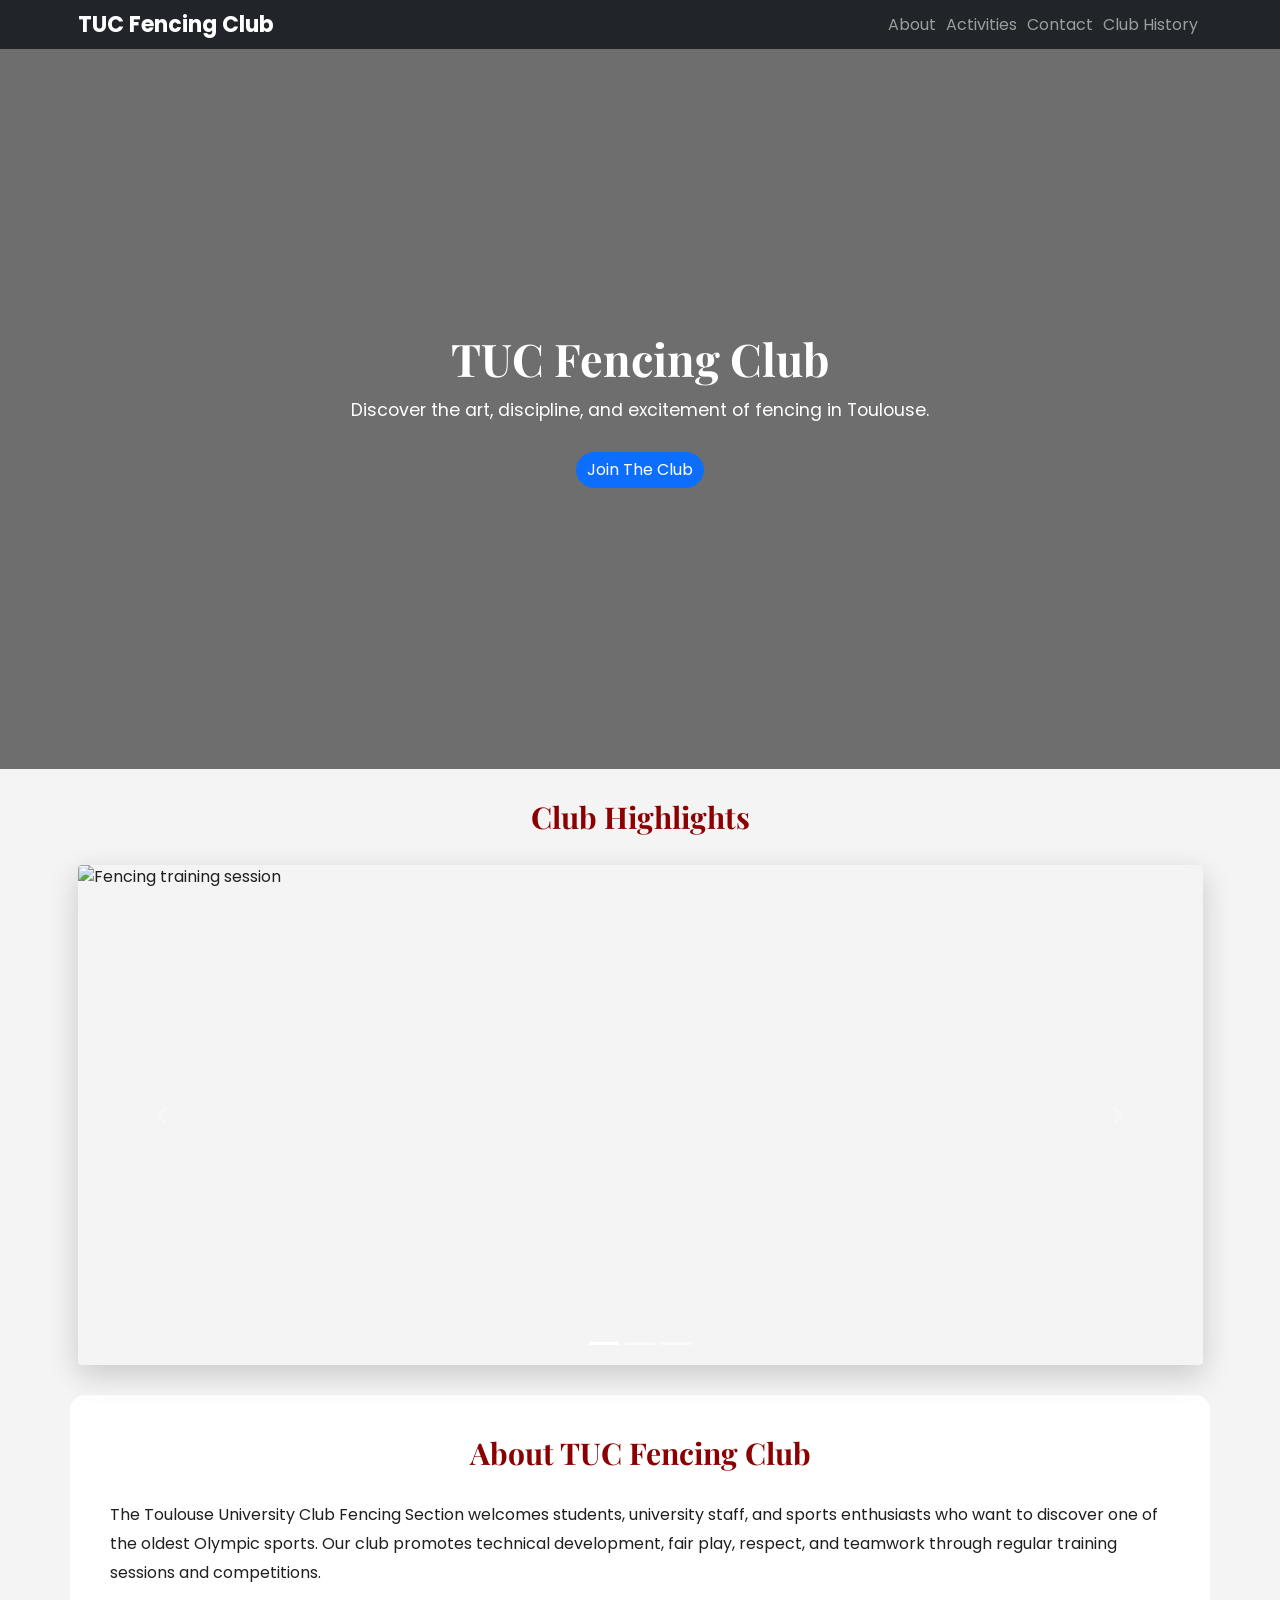
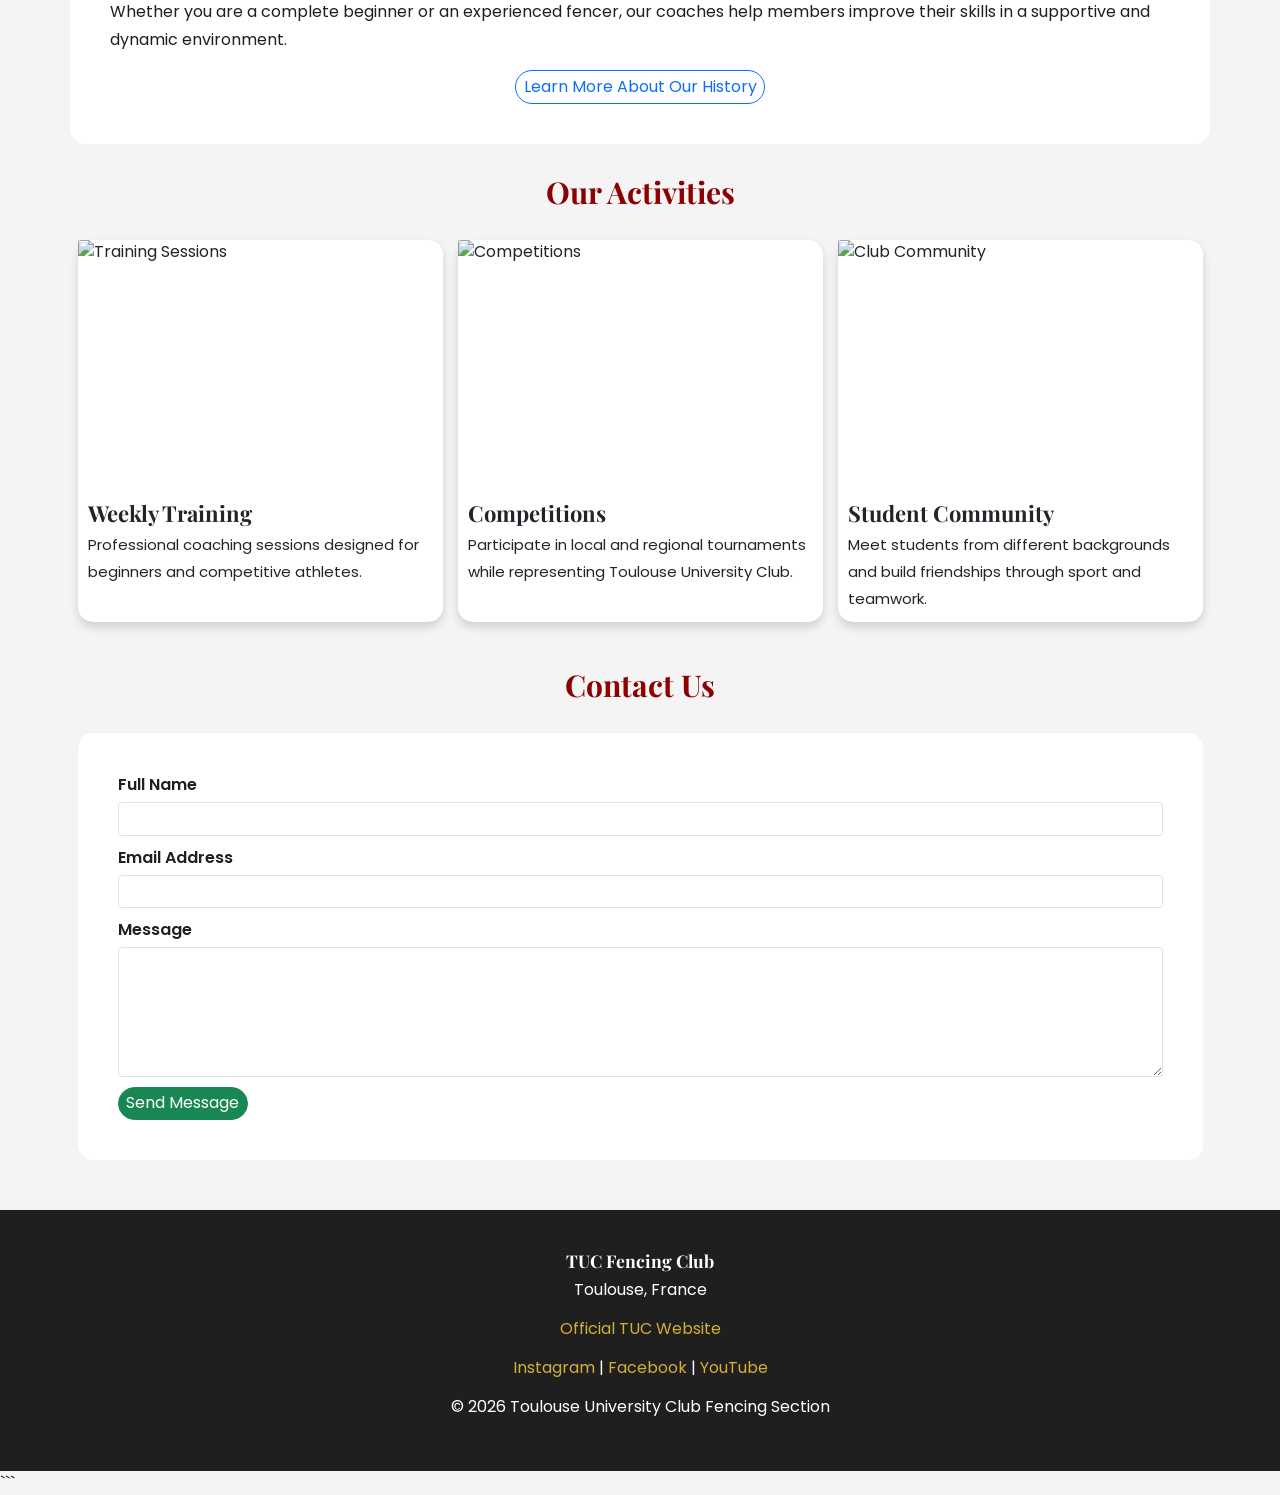
==== index.html @ dbe6088d "Add files via upload" ====
<!DOCTYPE html>
<html lang="en">

<head>
    <meta charset="UTF-8">
    <meta name="viewport" content="width=device-width, initial-scale=1.0">

    <title>TUC Fencing Club | Toulouse University Club</title>

    <!-- Bootstrap CSS -->
    <link href="https://cdn.jsdelivr.net/npm/bootstrap@5.3.3/dist/css/bootstrap.min.css" rel="stylesheet">

    <!-- Google Fonts -->
    <link href="https://fonts.googleapis.com/css2?family=Poppins:wght@300;400;600&family=Playfair+Display:wght@400;700&display=swap" rel="stylesheet">

    <!-- External CSS -->
    <link rel="stylesheet" href="style.css">
</head>

<body>

    <!-- Navbar -->
    <nav class="navbar navbar-expand-lg navbar-dark bg-dark sticky-top">

        <div class="container">

            <a class="navbar-brand fw-bold" href="#">
                TUC Fencing Club
            </a>

            <button class="navbar-toggler"
                    type="button"
                    data-bs-toggle="collapse"
                    data-bs-target="#navbarNav">

                <span class="navbar-toggler-icon"></span>

            </button>

            <div class="collapse navbar-collapse" id="navbarNav">

                <ul class="navbar-nav ms-auto">

                    <li class="nav-item">
                        <a class="nav-link" href="#about">
                            About
                        </a>
                    </li>

                    <li class="nav-item">
                        <a class="nav-link" href="#activities">
                            Activities
                        </a>
                    </li>

                    <li class="nav-item">
                        <a class="nav-link" href="#contact">
                            Contact
                        </a>
                    </li>

                    <li class="nav-item">
                        <a class="nav-link" href="about.html">
                            Club History
                        </a>
                    </li>

                </ul>

            </div>

        </div>

    </nav>

    <!-- Hero Section -->
    <header class="hero-section">

        <div class="container text-center hero-content">

            <h1 class="display-2 fw-bold">
                TUC Fencing Club
            </h1>

            <p class="fs-3 mt-3">
                Discover the art, discipline, and excitement of fencing in Toulouse.
            </p>

            <a href="#contact" class="btn btn-primary btn-lg mt-4">
                Join The Club
            </a>

        </div>

    </header>

    <!-- Carousel -->
    <section class="container my-5">

        <h2 class="section-title">
            Club Highlights
        </h2>

        <div id="tucCarousel"
             class="carousel slide shadow-lg rounded"
             data-bs-ride="carousel">

            <div class="carousel-indicators">

                <button type="button"
                        data-bs-target="#tucCarousel"
                        data-bs-slide-to="0"
                        class="active">
                </button>

                <button type="button"
                        data-bs-target="#tucCarousel"
                        data-bs-slide-to="1">
                </button>

                <button type="button"
                        data-bs-target="#tucCarousel"
                        data-bs-slide-to="2">
                </button>

            </div>

            <div class="carousel-inner">

                <div class="carousel-item active">

                    <img src="images/hero.jpg"
                         class="d-block w-100 carousel-image"
                         alt="Fencing training session">

                </div>

                <div class="carousel-item">

                    <img src="images/training.jpeg"
                         class="d-block w-100 carousel-image"
                         alt="Students practicing fencing">

                </div>

                <div class="carousel-item">

                    <img src="images/competition.jpeg"
                         class="d-block w-100 carousel-image"
                         alt="Fencing competition">

                </div>

            </div>

            <button class="carousel-control-prev"
                    type="button"
                    data-bs-target="#tucCarousel"
                    data-bs-slide="prev">

                <span class="carousel-control-prev-icon"></span>

            </button>

            <button class="carousel-control-next"
                    type="button"
                    data-bs-target="#tucCarousel"
                    data-bs-slide="next">

                <span class="carousel-control-next-icon"></span>

            </button>

        </div>

    </section>

    <!-- About Section -->
    <section id="about" class="container my-5">

        <h2 class="section-title">
            About TUC Fencing Club
        </h2>

        <p>
            The Toulouse University Club Fencing Section welcomes students,
            university staff, and sports enthusiasts who want to discover
            one of the oldest Olympic sports. Our club promotes technical
            development, fair play, respect, and teamwork through regular
            training sessions and competitions.
        </p>

        <p>
            Whether you are a complete beginner or an experienced fencer,
            our coaches help members improve their skills in a supportive
            and dynamic environment.
        </p>

        <div class="text-center mt-4">

            <button class="btn btn-outline-primary"
                    data-bs-toggle="modal"
                    data-bs-target="#historyModal">

                Learn More About Our History

            </button>

        </div>

    </section>

    <!-- Grid Section -->
    <section id="activities" class="container my-5">

        <h2 class="section-title">
            Our Activities
        </h2>

        <div class="row">

            <div class="col-12 col-md-6 col-lg-4 mb-4">

                <div class="card h-100 shadow">

                    <img src="images/team.jpg"
                         class="card-img-top"
                         alt="Training Sessions">

                    <div class="card-body">

                        <h3 class="card-title">
                            Weekly Training
                        </h3>

                        <p class="card-text">
                            Professional coaching sessions designed for
                            beginners and competitive athletes.
                        </p>

                    </div>

                </div>

            </div>

            <div class="col-12 col-md-6 col-lg-4 mb-4">

                <div class="card h-100 shadow">

                    <img src="images/coach.jpeg"
                         class="card-img-top"
                         alt="Competitions">

                    <div class="card-body">

                        <h3 class="card-title">
                            Competitions
                        </h3>

                        <p class="card-text">
                            Participate in local and regional tournaments
                            while representing Toulouse University Club.
                        </p>

                    </div>

                </div>

            </div>

            <div class="col-12 col-md-6 col-lg-4 mb-4">

                <div class="card h-100 shadow">

                    <img src="images/club.jpeg"
                         class="card-img-top"
                         alt="Club Community">

                    <div class="card-body">

                        <h3 class="card-title">
                            Student Community
                        </h3>

                        <p class="card-text">
                            Meet students from different backgrounds and
                            build friendships through sport and teamwork.
                        </p>

                    </div>

                </div>

            </div>

        </div>

    </section>

    <!-- Modal -->
    <div class="modal fade"
         id="historyModal"
         tabindex="-1">

        <div class="modal-dialog">

            <div class="modal-content">

                <div class="modal-header">

                    <h5 class="modal-title">
                        History of TUC Fencing Club
                    </h5>

                    <button type="button"
                            class="btn-close"
                            data-bs-dismiss="modal">
                    </button>

                </div>

                <div class="modal-body">

                    <p>
                        The fencing section of Toulouse University Club
                        has introduced generations of students to the
                        values of discipline, strategy, and sportsmanship.
                        Through training, competition, and community events,
                        the club continues to promote fencing within the
                        university environment.
                    </p>

                </div>

                <div class="modal-footer">

                    <button type="button"
                            class="btn btn-secondary"
                            data-bs-dismiss="modal">

                        Close

                    </button>

                </div>

            </div>

        </div>

    </div>

    <!-- Contact Form -->
    <section id="contact" class="container my-5">

        <h2 class="section-title">
            Contact Us
        </h2>

        <form class="needs-validation" novalidate>

            <div class="mb-3">

                <label for="name" class="form-label">
                    Full Name
                </label>

                <input type="text"
                       class="form-control"
                       id="name"
                       required>

                <div class="invalid-feedback">
                    Please enter your name.
                </div>

            </div>

            <div class="mb-3">

                <label for="email" class="form-label">
                    Email Address
                </label>

                <input type="email"
                       class="form-control"
                       id="email"
                       required>

                <div class="invalid-feedback">
                    Please enter a valid email.
                </div>

            </div>

            <div class="mb-3">

                <label for="message" class="form-label">
                    Message
                </label>

                <textarea class="form-control"
                          id="message"
                          rows="5"
                          required></textarea>

                <div class="invalid-feedback">
                    Please enter a message.
                </div>

            </div>

            <button type="submit"
                    class="btn btn-success">

                Send Message

            </button>

        </form>

    </section>

    <!-- Footer -->
    <footer class="footer-section">

        <div class="container text-center">

            <h3>
                TUC Fencing Club
            </h3>

            <p>
                Toulouse, France
            </p>

            <p>
                <a href="https://www.tuc-escrime.com" target="_blank">
                    Official TUC Website
                </a>
            </p>
            <p>
    <a href="https://www.instagram.com/" target="_blank">Instagram</a> |
    <a href="https://www.facebook.com/" target="_blank">Facebook</a> |
    <a href="https://www.youtube.com/" target="_blank">YouTube</a>
</p>

            <p>
                © 2026 Toulouse University Club Fencing Section
            </p>

        </div>

    </footer>

    <!-- Bootstrap Validation -->
    <script>
        (() => {
            'use strict'

            const forms = document.querySelectorAll('.needs-validation')

            Array.from(forms).forEach(form => {

                form.addEventListener('submit', event => {

                    if (!form.checkValidity()) {

                        event.preventDefault()
                        event.stopPropagation()

                    }

                    form.classList.add('was-validated')

                }, false)

            })

        })()
    </script>

    <!-- Bootstrap JS -->
    <script src="https://cdn.jsdelivr.net/npm/bootstrap@5.3.3/dist/js/bootstrap.bundle.min.js"></script>

</body>

</html>
```
---- style.css ----
/* =========================
   CSS VARIABLES
========================= */

:root{
    --primary-color:#8b0000;
    --secondary-color:#f4f4f4;
    --dark-color:#1f1f1f;
    --light-color:#ffffff;
    --accent-color:#d4af37;
}

/* =========================
   GENERAL STYLES
========================= */

html{
    font-size:62.5%;
    scroll-behavior:smooth;
}

body{
    font-family:'Poppins', sans-serif;
    font-size:1.6rem;
    color:var(--dark-color);
    background-color:var(--secondary-color);
    margin:0;
    padding:0;
}

/* =========================
   TYPOGRAPHY
========================= */

h1,
h2,
h3{
    font-family:'Playfair Display', serif;
    font-weight:700;
    color:var(--primary-color);
}

p{
    line-height:1.8;
}

.section-title{
    text-align:center;
    margin-bottom:3rem;
    font-size:3rem;
}

/* =========================
   HERO SECTION
========================= */

.hero-section{

    background-image:url("images/hero.jpg");
    background-size:cover;
    background-position:center;

    min-height:80vh;

    display:flex;
    align-items:center;
    justify-content:center;

    text-align:center;

    padding:4rem;

    position:relative;

    animation:fadeInHero 2s ease-in-out;
}

.hero-section::before{

    content:"";

    position:absolute;

    top:0;
    left:0;

    width:100%;
    height:100%;

    background-color:rgba(0,0,0,0.55);
}

.hero-content{

    position:relative;
    z-index:2;

    color:white;
}

.hero-content h1{
    color:white;
}

.hero-content p{
    color:white;
}

/* =========================
   ANIMATION
========================= */

@keyframes fadeInHero{

    from{
        opacity:0;
        transform:translateX(-3rem);
    }

    to{
        opacity:1;
        transform:translateX(0);
    }

}

/* =========================
   NAVBAR
========================= */

.navbar-brand{
    font-size:2.2rem;
}

.nav-link{
    font-size:1.6rem;
}

.nav-link:hover{
    color:var(--accent-color);
}

/* =========================
   CAROUSEL
========================= */

.carousel{
    border-radius:1.5rem;
    overflow:hidden;
}

.carousel-image{

    height:50rem;

    object-fit:cover;
}

/* =========================
   ABOUT SECTION
========================= */

#about{

    background-color:var(--light-color);

    padding:4rem;

    border-radius:1.5rem;
}

/* =========================
   CARDS SECTION
========================= */

.card{

    border:none;

    border-radius:1.5rem;

    transition:0.4s;
}

.card:hover{

    transform:translateY(-1rem);
}

.card-img-top{

    height:25rem;

    object-fit:cover;
}

.card-title{

    font-size:2.2rem;
}

.card-text{

    font-size:1.5rem;
}

/* =========================
   MODAL
========================= */

.modal-content{

    border-radius:1.5rem;
}

/* =========================
   CONTACT FORM
========================= */

form{

    background-color:var(--light-color);

    padding:4rem;

    border-radius:1.5rem;
}

.form-control{

    font-size:1.6rem;
}

.form-label{

    font-weight:600;
}

/* =========================
   BUTTONS
========================= */

.btn{

    border-radius:5rem;

    font-size:1.6rem;
}

/* =========================
   FOOTER
========================= */

.footer-section{

    background-color:var(--dark-color);

    color:white;

    text-align:center;

    padding:4rem;

    margin-top:5rem;
}

.footer-section h3{
    color:white;
}

.footer-section a{

    color:var(--accent-color);

    text-decoration:none;
}

.footer-section a:hover{

    color:white;
}

/* =========================
   RESPONSIVE DESIGN
========================= */

@media (max-width: 992px){

    .hero-section{

        min-height:60vh;
    }

    .hero-content h1{

        font-size:4.5rem;
    }

    .carousel-image{

        height:35rem;
    }

}

@media (max-width: 768px){

    .hero-content h1{

        font-size:3.8rem;
    }

    .hero-content p{

        font-size:2rem;
    }

    .carousel-image{

        height:25rem;
    }

    .section-title{

        font-size:2.5rem;
    }

}
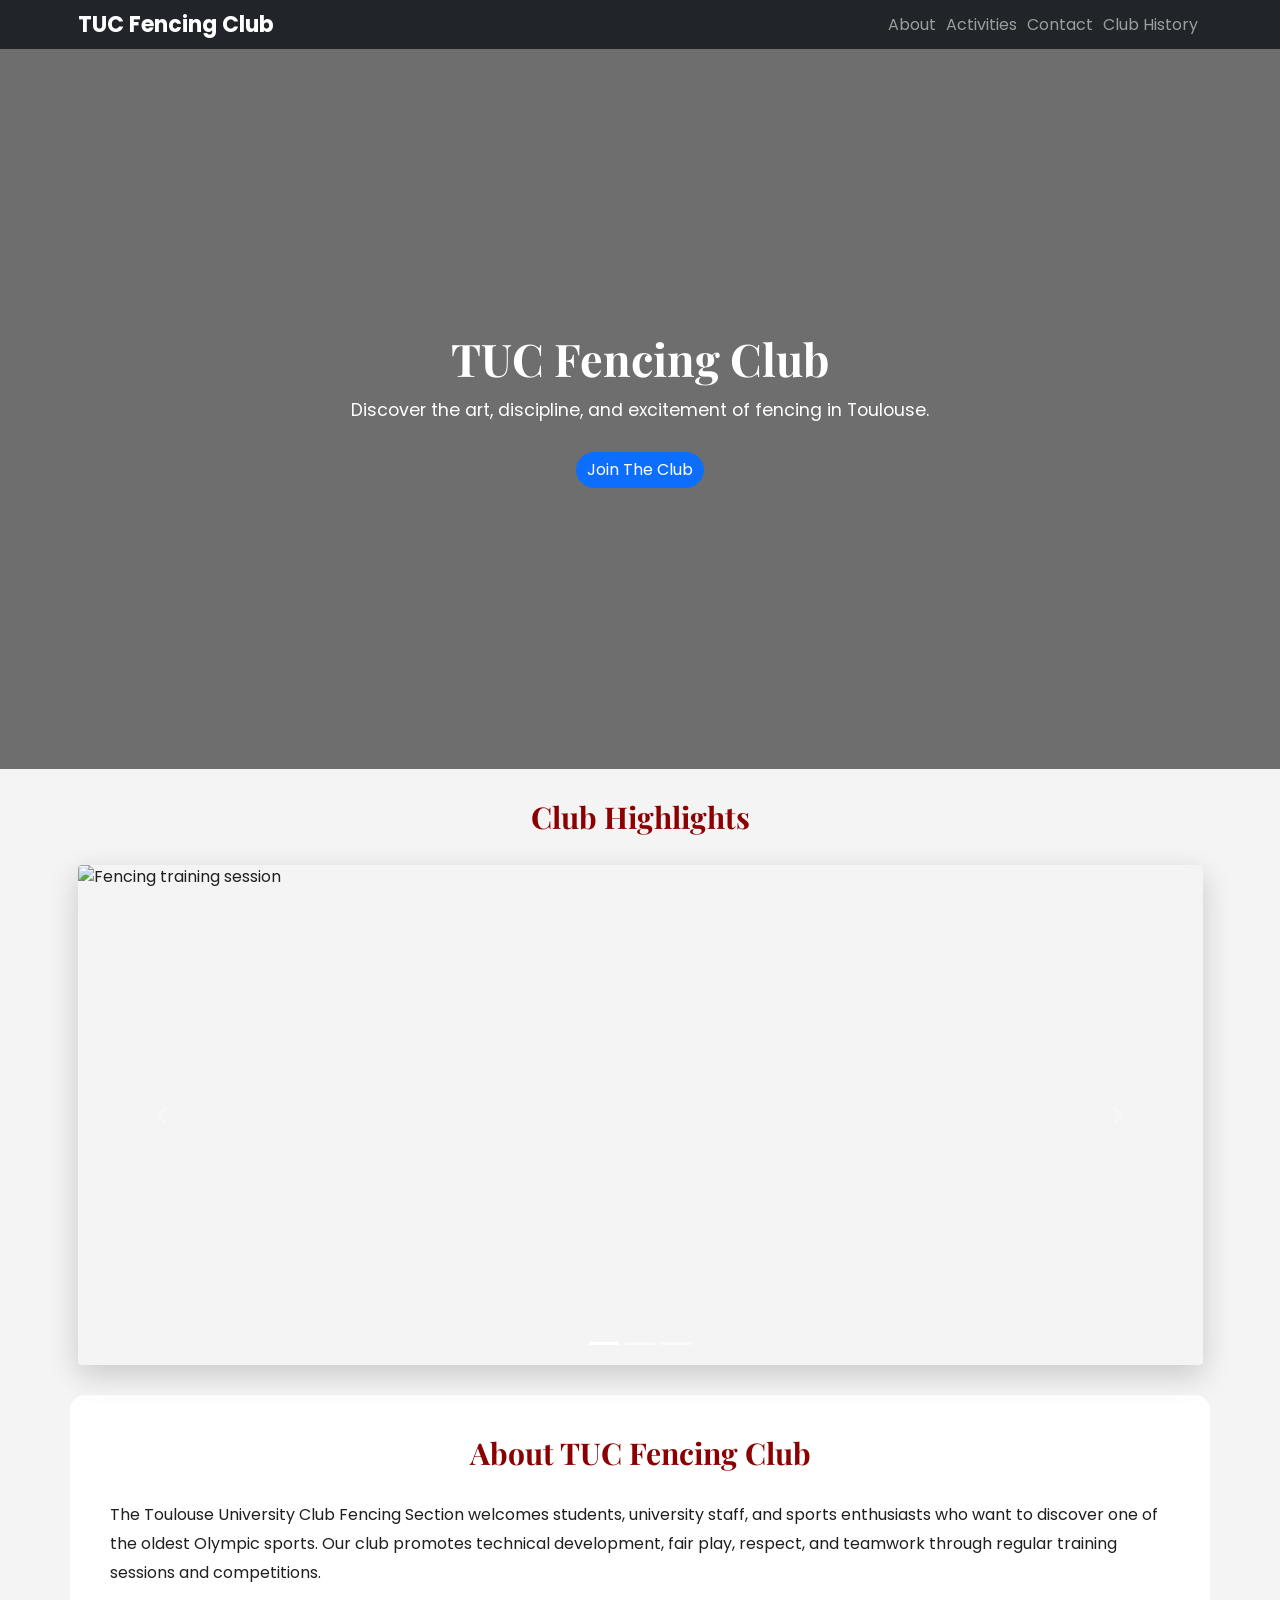
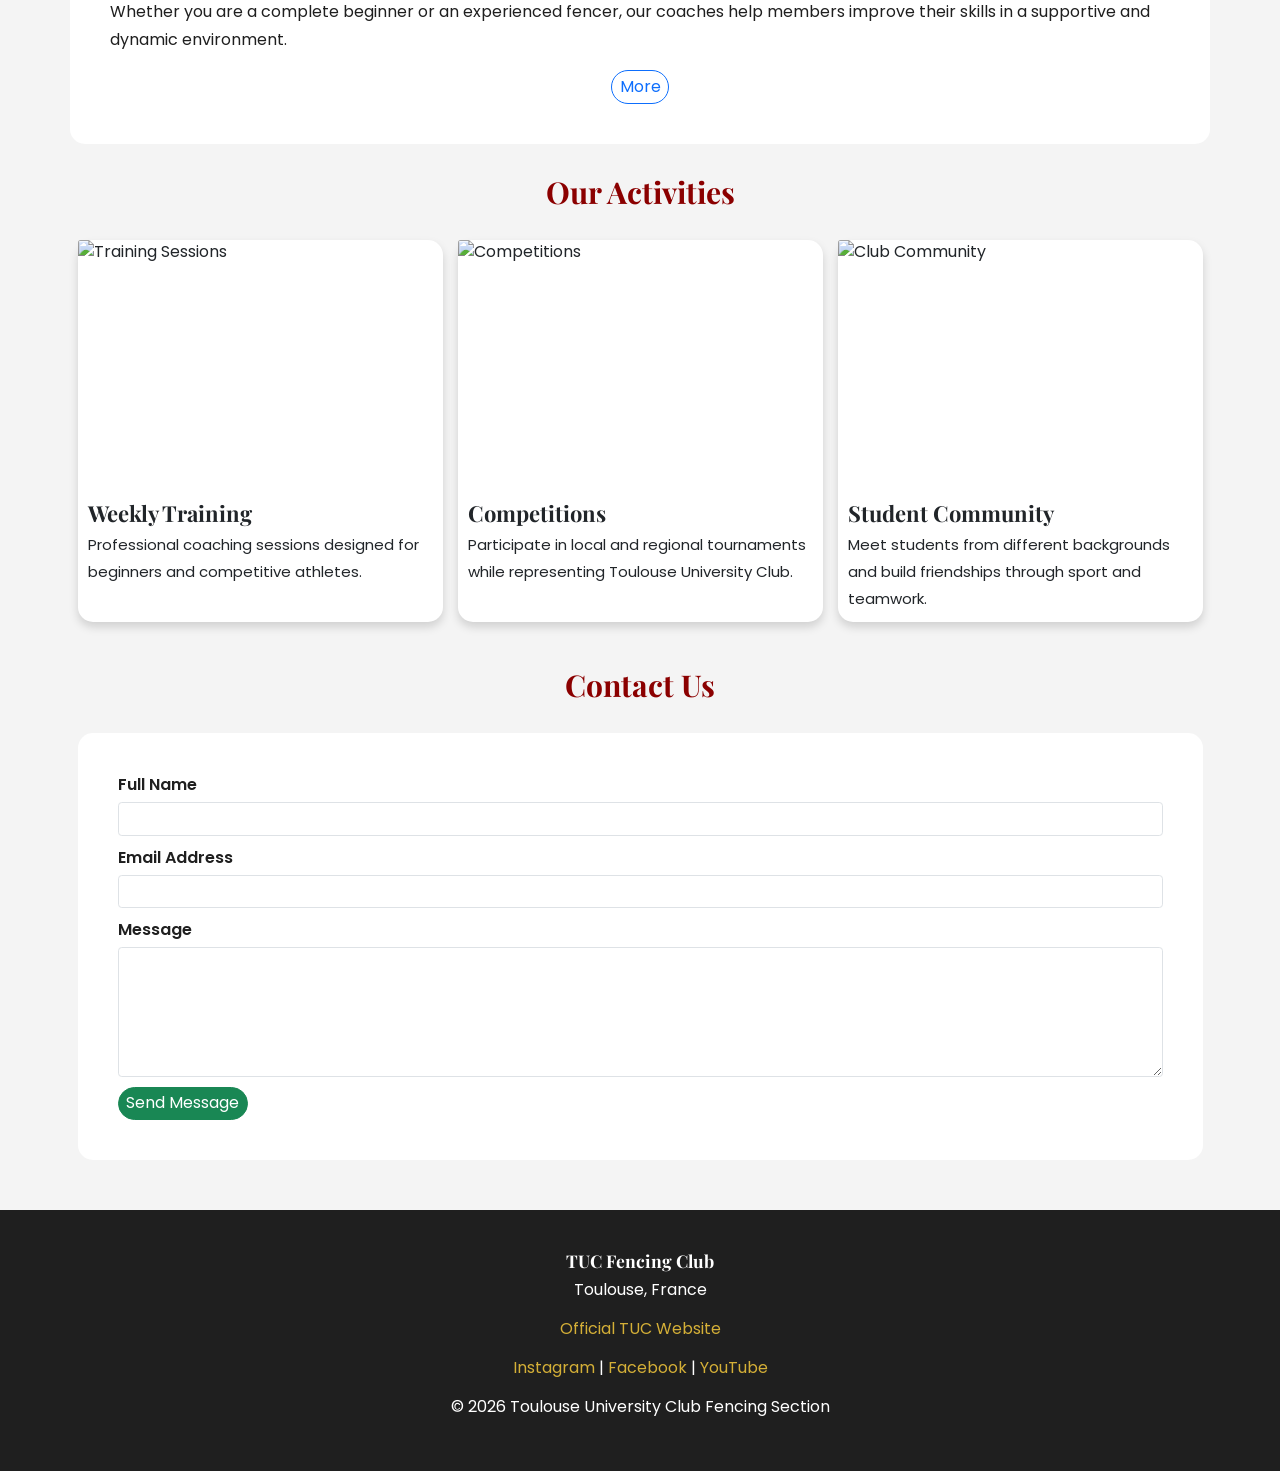
==== commit 5f5e1c9f: "Add files via upload" ====
--- a/index.html
+++ b/index.html
@@ -202,7 +202,7 @@
                     data-bs-toggle="modal"
                     data-bs-target="#historyModal">
 
-                Learn More About Our History
+                More
 
             </button>
 
@@ -273,7 +273,7 @@
 
                 <div class="card h-100 shadow">
 
-                    <img src="images/club.jpeg"
+                    <img src="images/club.jpg"
                          class="card-img-top"
                          alt="Club Community">
 
@@ -310,7 +310,7 @@
                 <div class="modal-header">
 
                     <h5 class="modal-title">
-                        History of TUC Fencing Club
+                        Our goal
                     </h5>
 
                     <button type="button"
@@ -328,7 +328,7 @@
                         values of discipline, strategy, and sportsmanship.
                         Through training, competition, and community events,
                         the club continues to promote fencing within the
-                        university environment.
+                        university environment. Check our history in the specific section.
                     </p>
 
                 </div>
@@ -358,7 +358,8 @@
             Contact Us
         </h2>
 
-        <form class="needs-validation" novalidate>
+        <form action="https://api.w3forms.com/your-api-key" method="POST" class="needs-validation" novalidate>
+  <input type="hidden" name="access_key" value="8260da8e-a994-48b7-b700-0307bd64ca69">
 
             <div class="mb-3">
 
@@ -487,4 +488,4 @@
 </body>
 
 </html>
-```
+
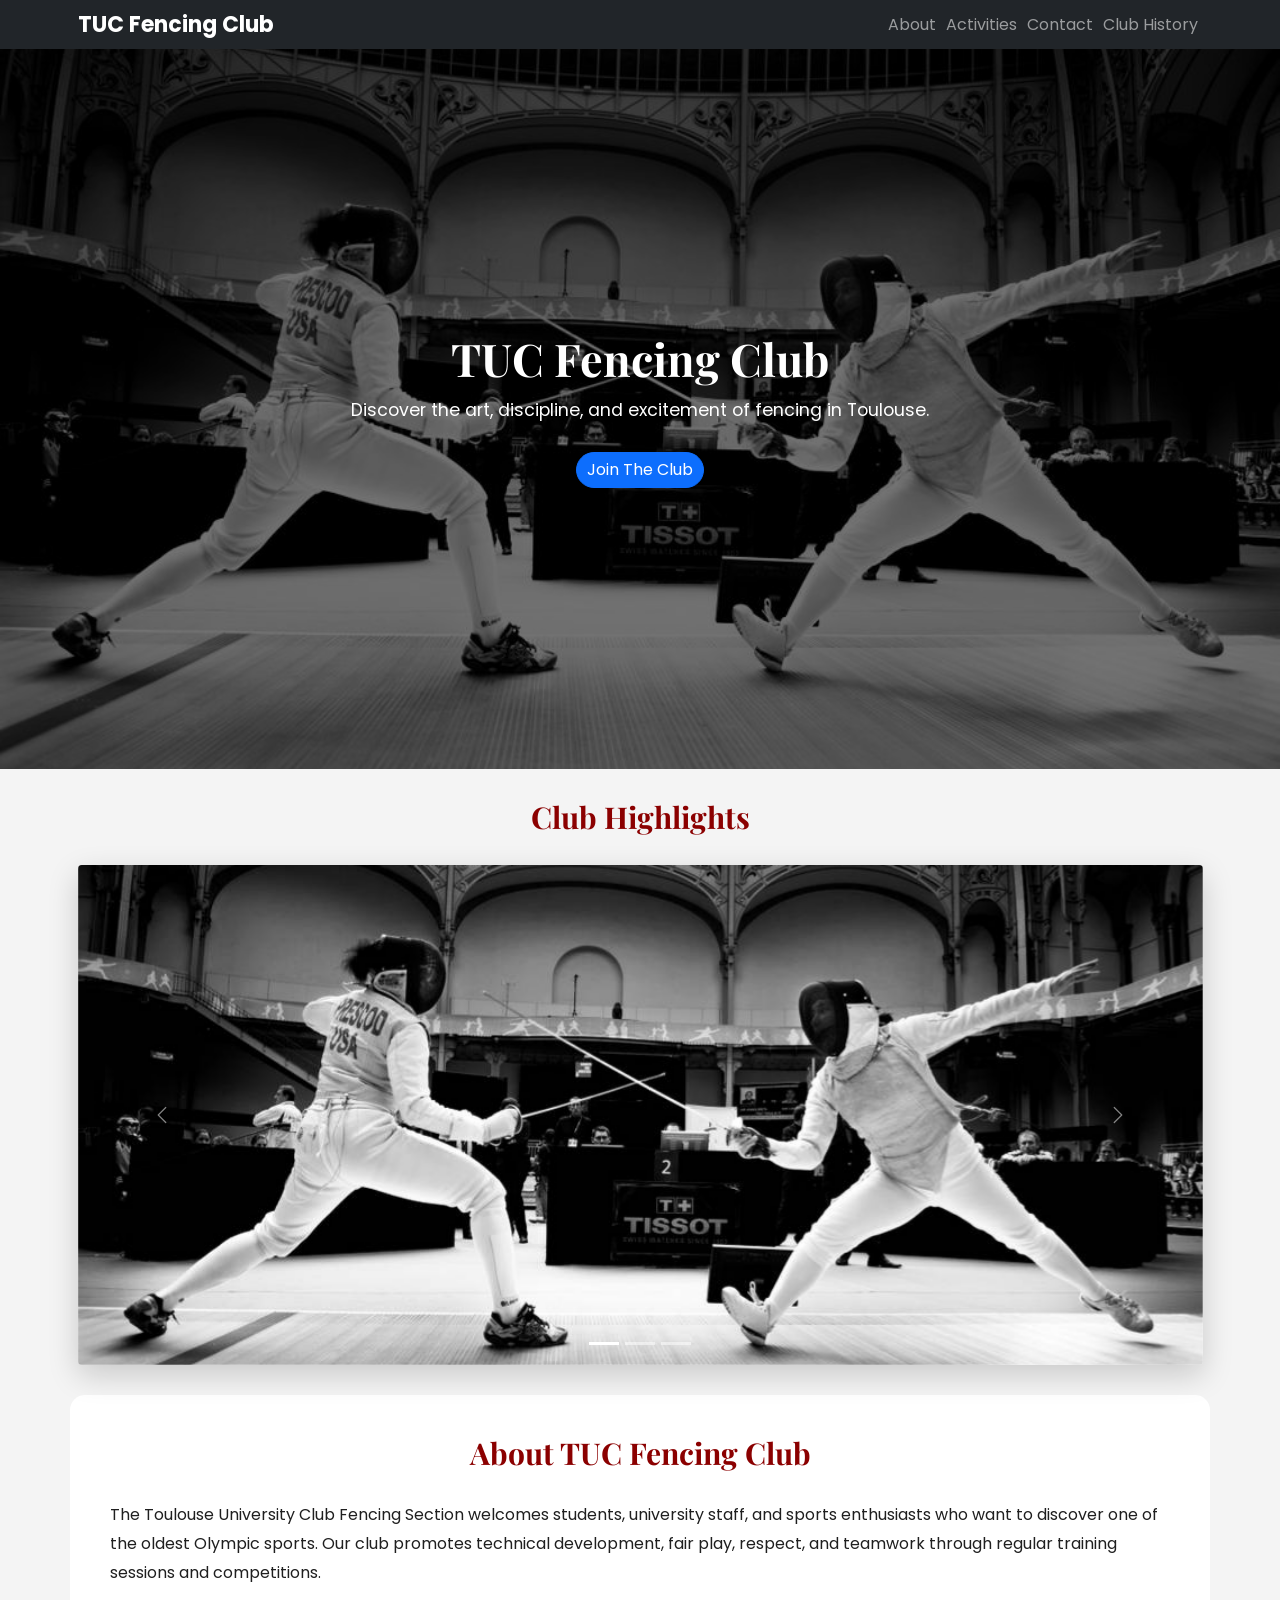
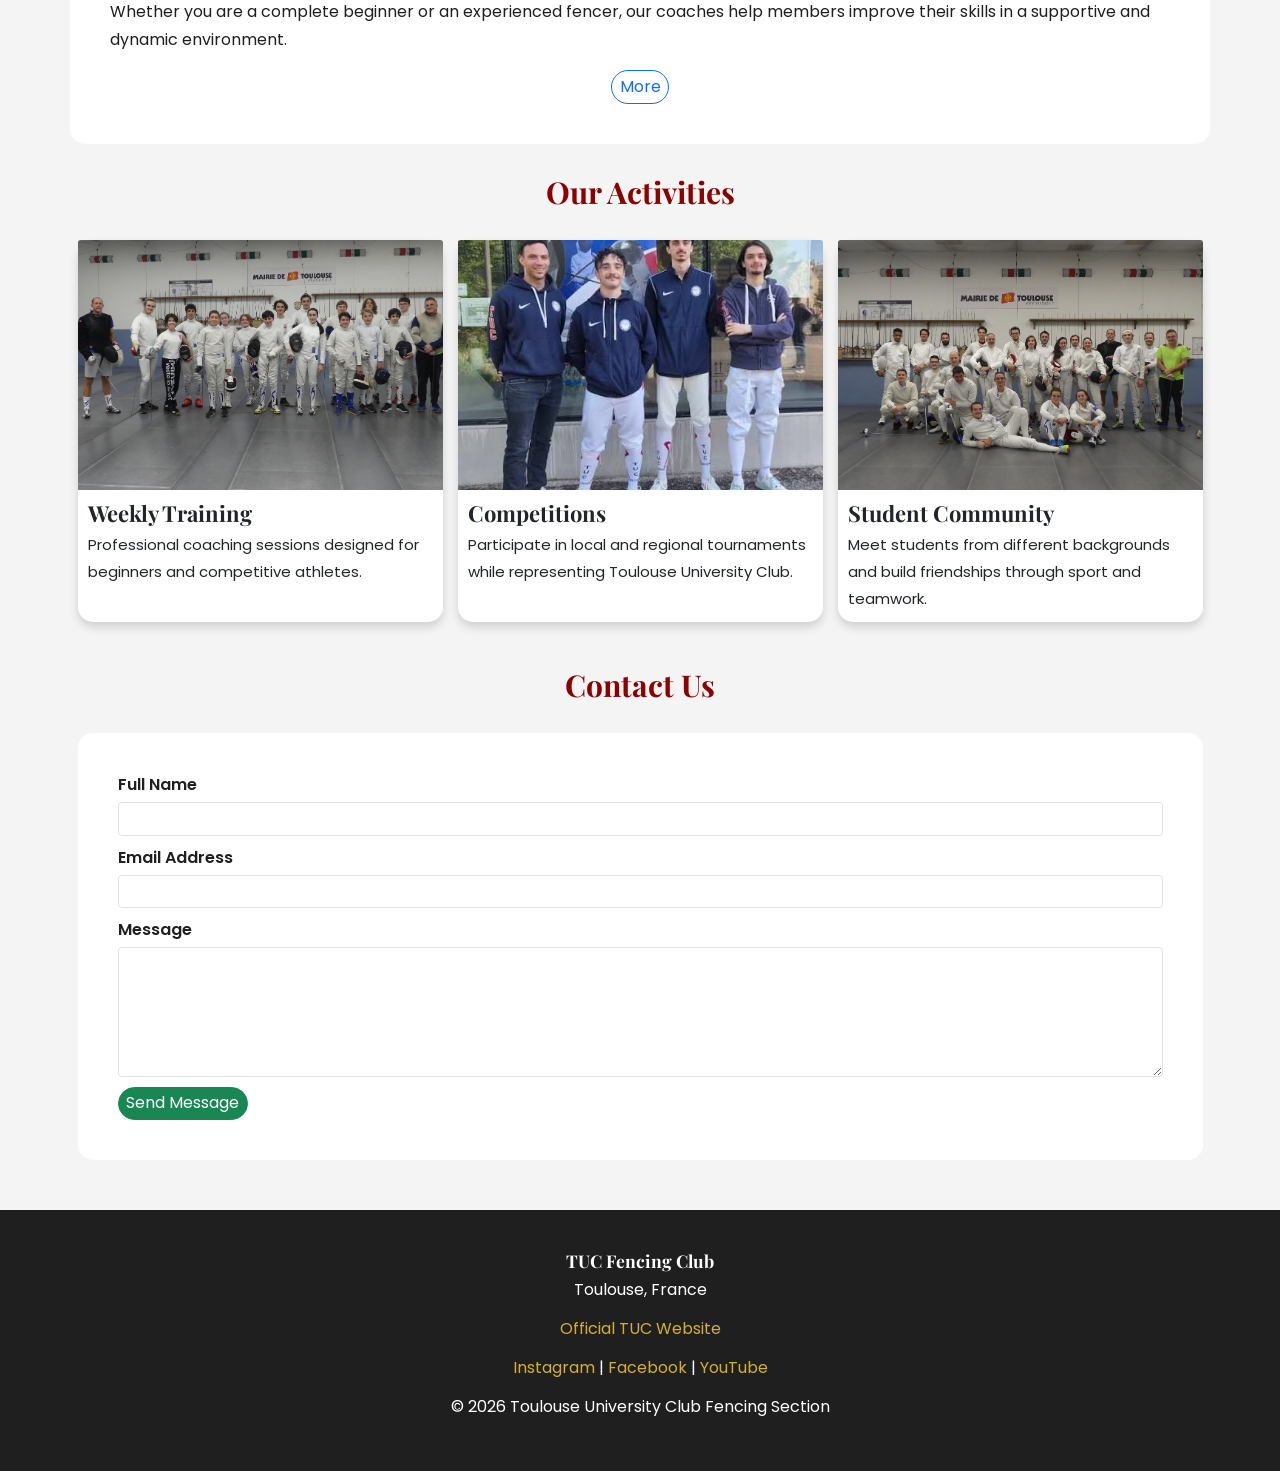
==== commit 69e67723: "Update index.html" ====
--- a/index.html
+++ b/index.html
@@ -358,8 +358,8 @@
             Contact Us
         </h2>
 
-        <form action="https://api.w3forms.com/your-api-key" method="POST" class="needs-validation" novalidate>
-  <input type="hidden" name="access_key" value="8260da8e-a994-48b7-b700-0307bd64ca69">
+        <form action="https://api.web3forms.com/submit" method="POST" class="needs-validation" novalidate>
+   <input type="hidden" name="access_key" value="c835dcfb-867d-45f8-b131-39c4090571d4">
 
             <div class="mb-3">
 
